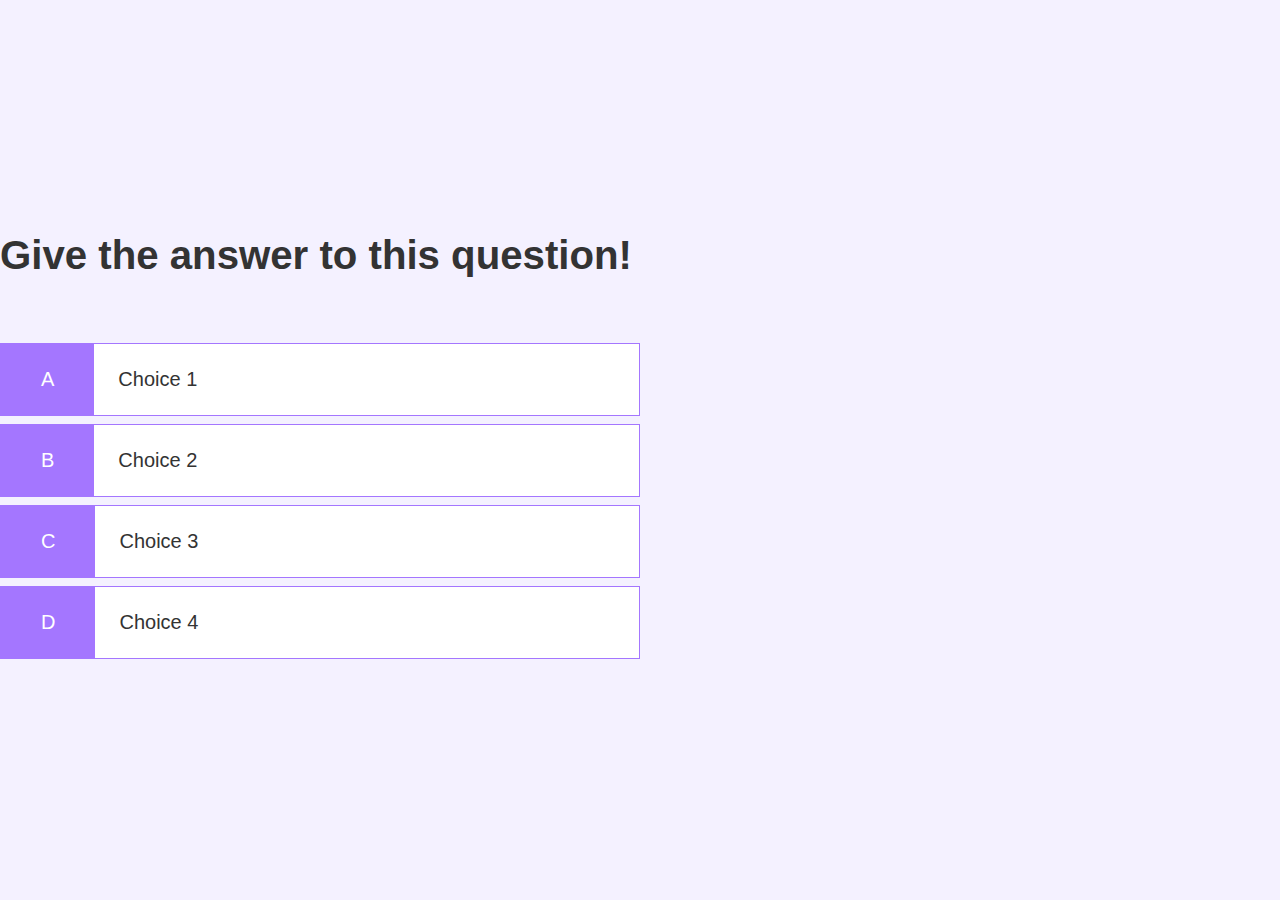
==== quiz.html @ ee3506b5 "Created the game page,where will be the quiz question and choices" ====
<!DOCTYPE html>
<html lang="en">
<head>
    <meta charset="UTF-8">
    <meta name="viewport" content="width=device-width, initial-scale=1.0">
    <title>Quiz-Play</title>
    <link rel="stylesheet" href="style.css">
    <link rel="stylesheet" href="quiz.css">

</head>
<body>
    <div class="container">
        <div id="game" class="justify-center flex-column">
            <h2 id="question">Give the answer to this question!</h2>
           <!--Choice 1-->
            <div class="choice-container">
                <p class="choice-letter">A</p>
                <p class="choice-text">Choice 1</p>
            </div>
           <!--Choice 2-->
            <div class="choice-container">
                <p class="choice-letter">B</p>
                <p class="choice-text">Choice 2</p>
            </div>
            <!--Choice 3-->
            <div class="choice-container">
                <p class="choice-letter">C</p>
                <p class="choice-text">Choice 3</p>
            </div>
            <!--Choice 4-->
            <div class="choice-container">
                <p class="choice-letter">D</p>
                <p class="choice-text">Choice 4</p>
            </div>
        </div>
    </div>
    
</body>
</html>
---- style.css ----
/*
rem-if we change the root anything using rem will change
*/

:root{
    background-color:#f4f1ff;
    font-size: 10px;

}
*{
    box-sizing: border-box; 
    font-family: Arial, Helvetica, sans-serif;
    margin: 0;
    padding: 0;
    color: #333;
}

h1,h2,h3,h4{
    margin-bottom: 16px;
}
h1{
    font-size: 57.4px;
    text-wrap: nowrap;
    margin-bottom: 80px;
    color:#b081ff ;

}

h1>span{
    font-size:38.4px;
    font-weight: 500;
}

h2{
    font-size:40.2px;
    margin-bottom:64px;
    font-weight: 600;

}

h3{
    font-size:44.8px;
    font-weight: 400;

}

.container{
    width: 100vw;
    height: 100vh;
    display: flex;
    justify-content: center;
    align-items: center;
    max-width:1280px;
    margin: 0 auto;
}

.container>*{
    width: 100%;
}
.flex-column{
    display: flex;
    flex-direction: column;
}
.flex-center{
    justify-content: center;
    align-items: center;
}

.justify-center{
justify-content: center;
}

.text-center{
text-align: center;
}

.hidden{
    display: none;
}

.btn1{
    font-size:28.8px;
    padding: 16.4px 0;
    width: 300px;
    text-align: center;
    border:1.6px solid #a476ff;
    margin-bottom: 16px;
    text-decoration: none;
    color:#a476ff;
    background-color: white;

}

.btn1:hover{
    cursor: pointer;
    box-shadow: 0 6.4px 10px #b682ff;
    transform: translateY(-2px);
    transition: 200ms;
}

.btn1[disabled]:hover{
cursor: not-allowed;
box-shadow: none;
transform: none;
}
---- quiz.css ----
.choice-container{
    display: flex;
    margin-bottom: 8px;
    width: 50%;
    font-size:20px;
    border: 1.4px solid #a476ff;
    background-color: white;
  

}

.choice-container:hover{
    cursor: pointer;
    box-shadow: 0 6.4px 10px #b682ff;
    transform: translateY(-2px);
    transition: 200ms;
}

.choice-letter{
    padding:24px 40px;
    background-color:#a476ff;
    color: white;

}
.choice-text{
    padding: 24px;
}
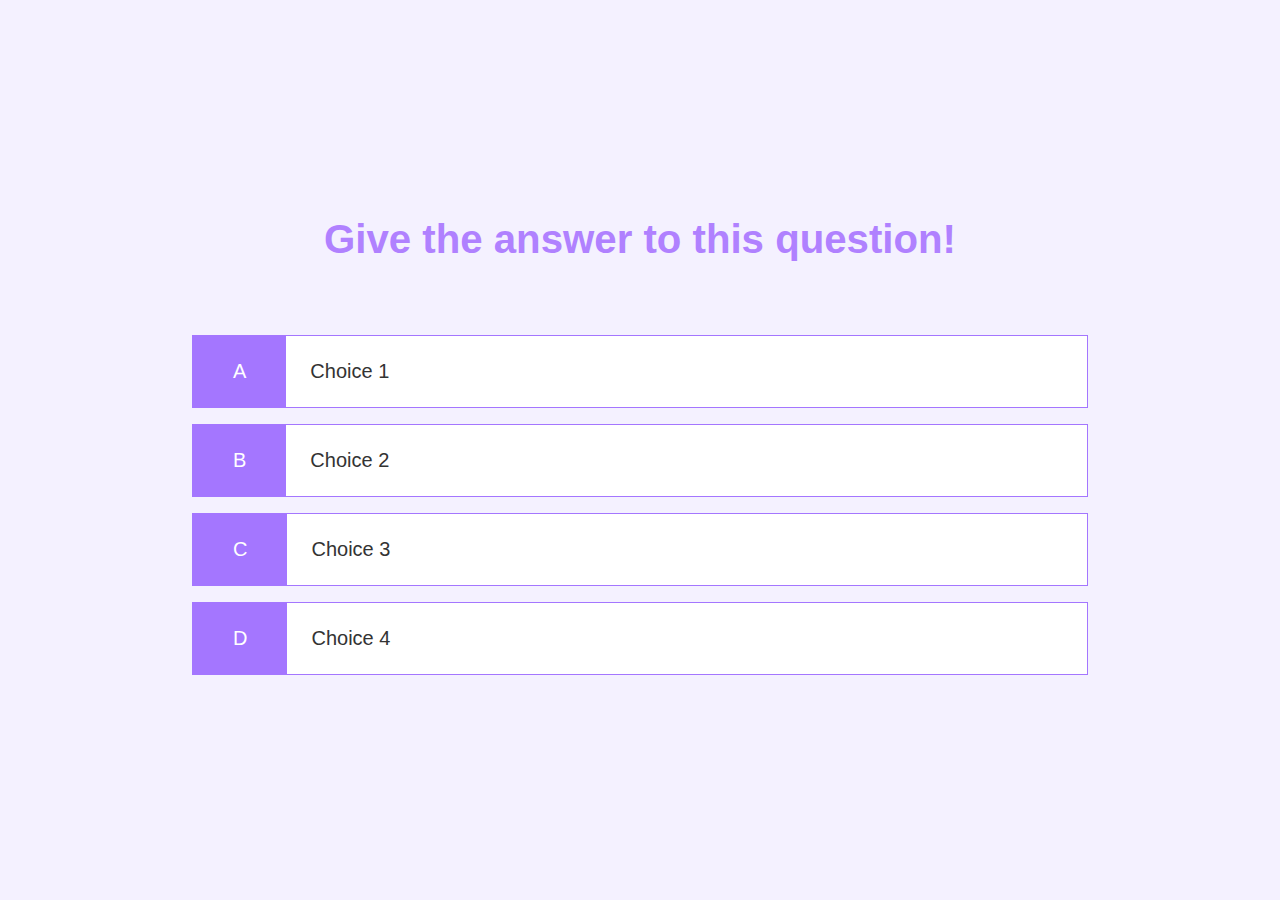
==== commit e944a0a3: "Changed some properties and created javascript files" ====
--- a/quiz.html
+++ b/quiz.html
@@ -34,6 +34,6 @@
             </div>
         </div>
     </div>
-    
+    <script src="quiz.js"></script>
 </body>
 </html>--- a/style.css
+++ b/style.css
@@ -35,6 +35,8 @@
     font-size:40.2px;
     margin-bottom:64px;
     font-weight: 600;
+    text-align: center;
+    color:#b081ff;
 
 }
 
--- a/quiz.css
+++ b/quiz.css
@@ -1,11 +1,11 @@
 .choice-container{
     display: flex;
-    margin-bottom: 8px;
-    width: 50%;
+   
+    width: 70%;
     font-size:20px;
     border: 1.4px solid #a476ff;
     background-color: white;
-  
+    margin: 8px auto;
 
 }
 
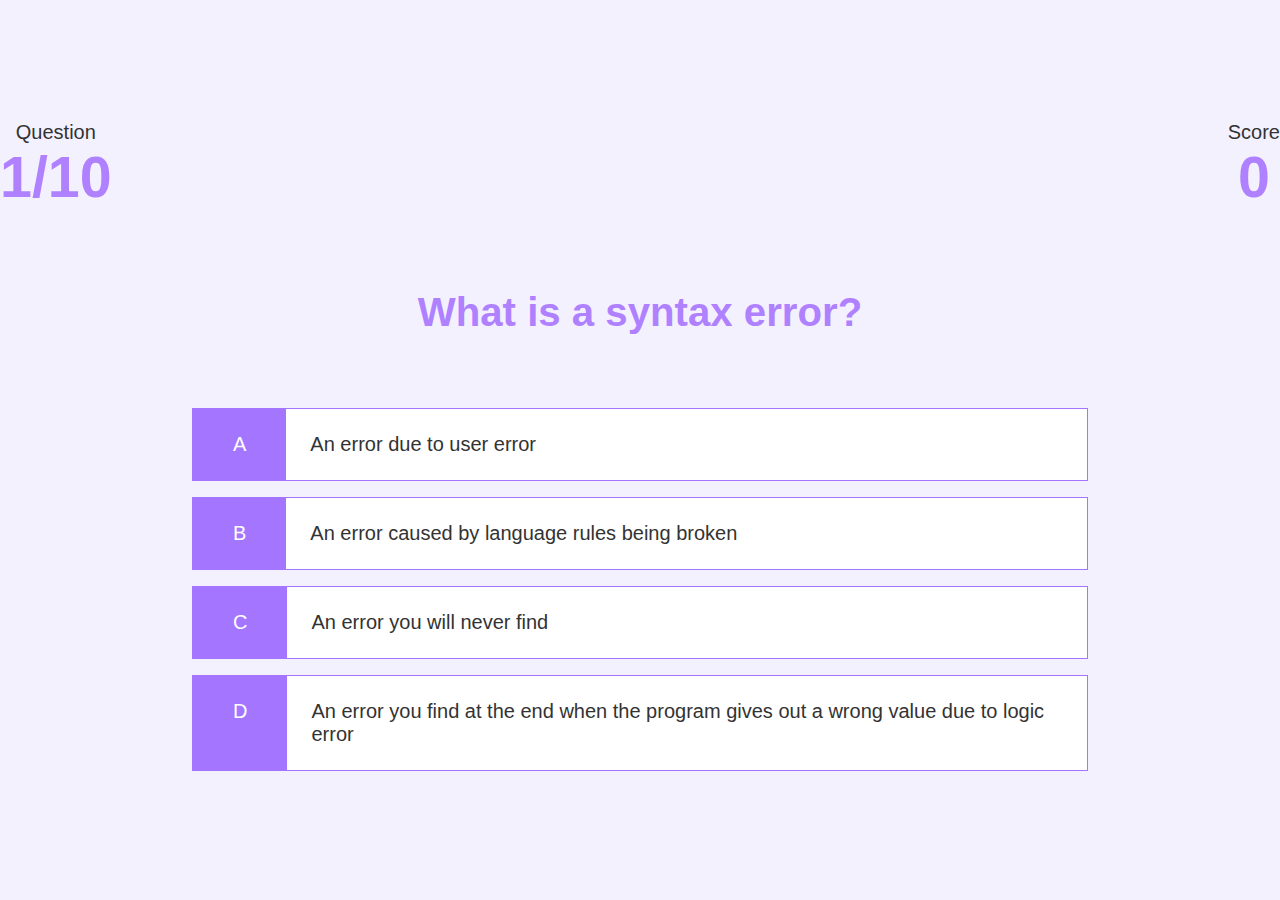
==== commit ca9765fc: "designed the header of the page" ====
--- a/quiz.html
+++ b/quiz.html
@@ -1,39 +1,49 @@
 <!DOCTYPE html>
 <html lang="en">
-<head>
-    <meta charset="UTF-8">
-    <meta name="viewport" content="width=device-width, initial-scale=1.0">
+  <head>
+    <meta charset="UTF-8" />
+    <meta name="viewport" content="width=device-width, initial-scale=1.0" />
     <title>Quiz-Play</title>
-    <link rel="stylesheet" href="style.css">
-    <link rel="stylesheet" href="quiz.css">
+    <link rel="stylesheet" href="style.css" />
+    <link rel="stylesheet" href="quiz.css" />
+  </head>
+  <body>
+    <div class="container">
+      <div id="game" class="justify-center flex-column">
+        <div id="hud">
+          <div id="hud-item">
+            <p class="hud-prefix">Question</p>
+            <h1 class="hud-main-text" id="questionCounter">1/10</h1>
+          </div>
 
-</head>
-<body>
-    <div class="container">
-        <div id="game" class="justify-center flex-column">
-            <h2 id="question">Give the answer to this question!</h2>
-           <!--Choice 1-->
-            <div class="choice-container">
-                <p class="choice-letter">A</p>
-                <p class="choice-text">Choice 1</p>
-            </div>
-           <!--Choice 2-->
-            <div class="choice-container">
-                <p class="choice-letter">B</p>
-                <p class="choice-text">Choice 2</p>
-            </div>
-            <!--Choice 3-->
-            <div class="choice-container">
-                <p class="choice-letter">C</p>
-                <p class="choice-text">Choice 3</p>
-            </div>
-            <!--Choice 4-->
-            <div class="choice-container">
-                <p class="choice-letter">D</p>
-                <p class="choice-text">Choice 4</p>
-            </div>
+          <div id="hud-item">
+            <p class="hud-prefix">Score</p>
+            <h1 class="hud-main-text" id="score">0</h1>
+          </div>
         </div>
+        <h2 id="question">Give the answer to this question!</h2>
+        <!--Choice 1-->
+        <div class="choice-container">
+          <p class="choice-letter">A</p>
+          <p class="choice-text" data-number="1">Choice 1</p>
+        </div>
+        <!--Choice 2-->
+        <div class="choice-container">
+          <p class="choice-letter">B</p>
+          <p class="choice-text" data-number="2">Choice 2</p>
+        </div>
+        <!--Choice 3-->
+        <div class="choice-container">
+          <p class="choice-letter">C</p>
+          <p class="choice-text" data-number="3">Choice 3</p>
+        </div>
+        <!--Choice 4-->
+        <div class="choice-container">
+          <p class="choice-letter">D</p>
+          <p class="choice-text" data-number="4">Choice 4</p>
+        </div>
+      </div>
     </div>
     <script src="quiz.js"></script>
-</body>
-</html>+  </body>
+</html>
--- a/quiz.css
+++ b/quiz.css
@@ -20,8 +20,34 @@
     padding:24px 40px;
     background-color:#a476ff;
     color: white;
+    text-align: center;
 
 }
 .choice-text{
     padding: 24px;
+}
+
+.correct{
+    background-color: #28a745;
+}
+
+.incorrect{
+    background-color:#dc3545;
+}
+
+/*HEADER*/
+
+#hud{
+    display: flex;
+    justify-content: space-between;
+
+}
+
+.hud-prefix{
+    text-align: center;
+    font-size:20px;
+}
+
+.hud-main-text{
+    text-align: center;
 }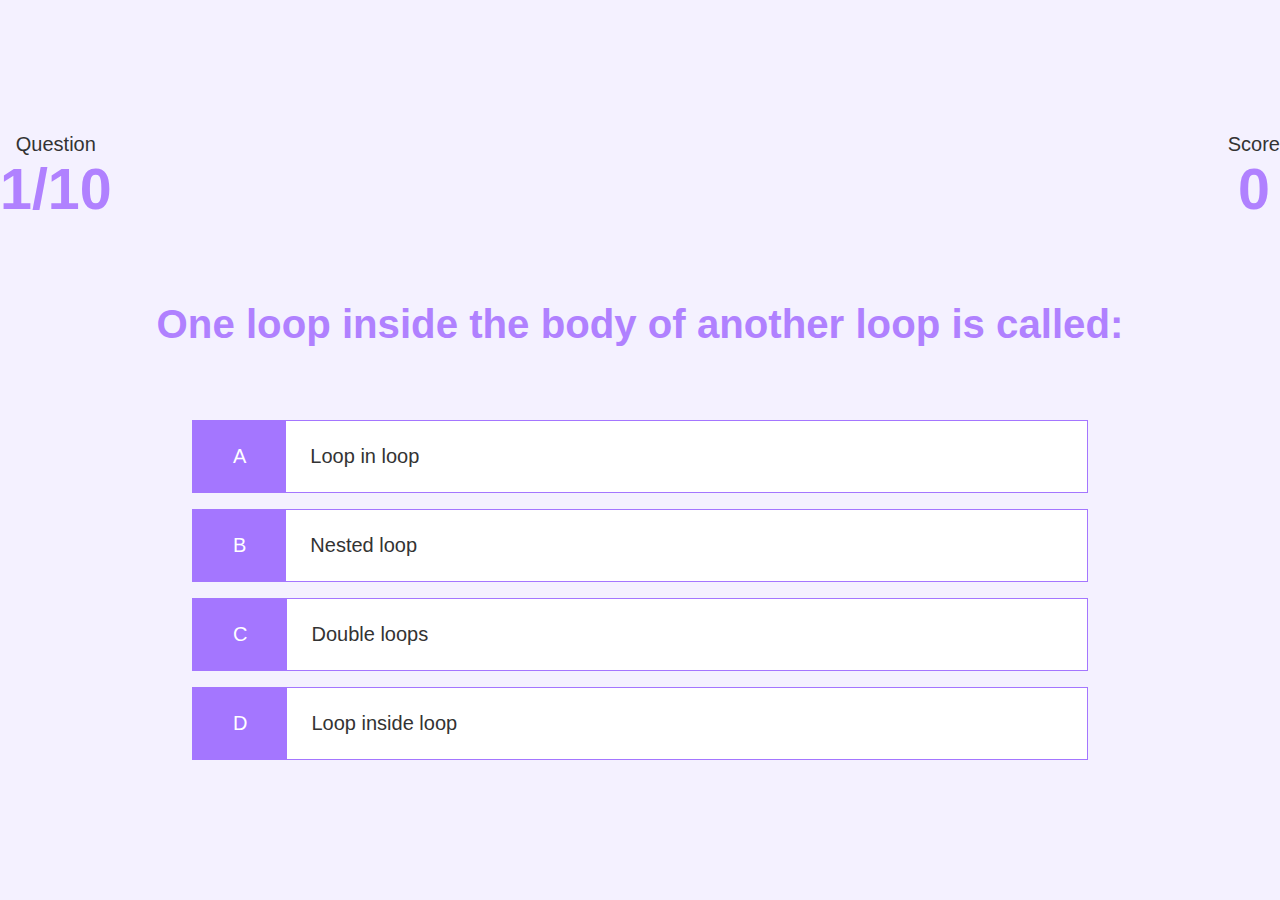
==== commit a5fee25f: "increment dynamically the number of the question" ====
--- a/quiz.html
+++ b/quiz.html
@@ -13,7 +13,7 @@
         <div id="hud">
           <div id="hud-item">
             <p class="hud-prefix">Question</p>
-            <h1 class="hud-main-text" id="questionCounter">1/10</h1>
+            <h1 class="hud-main-text" id="questionCounter"></h1>
           </div>
 
           <div id="hud-item">
